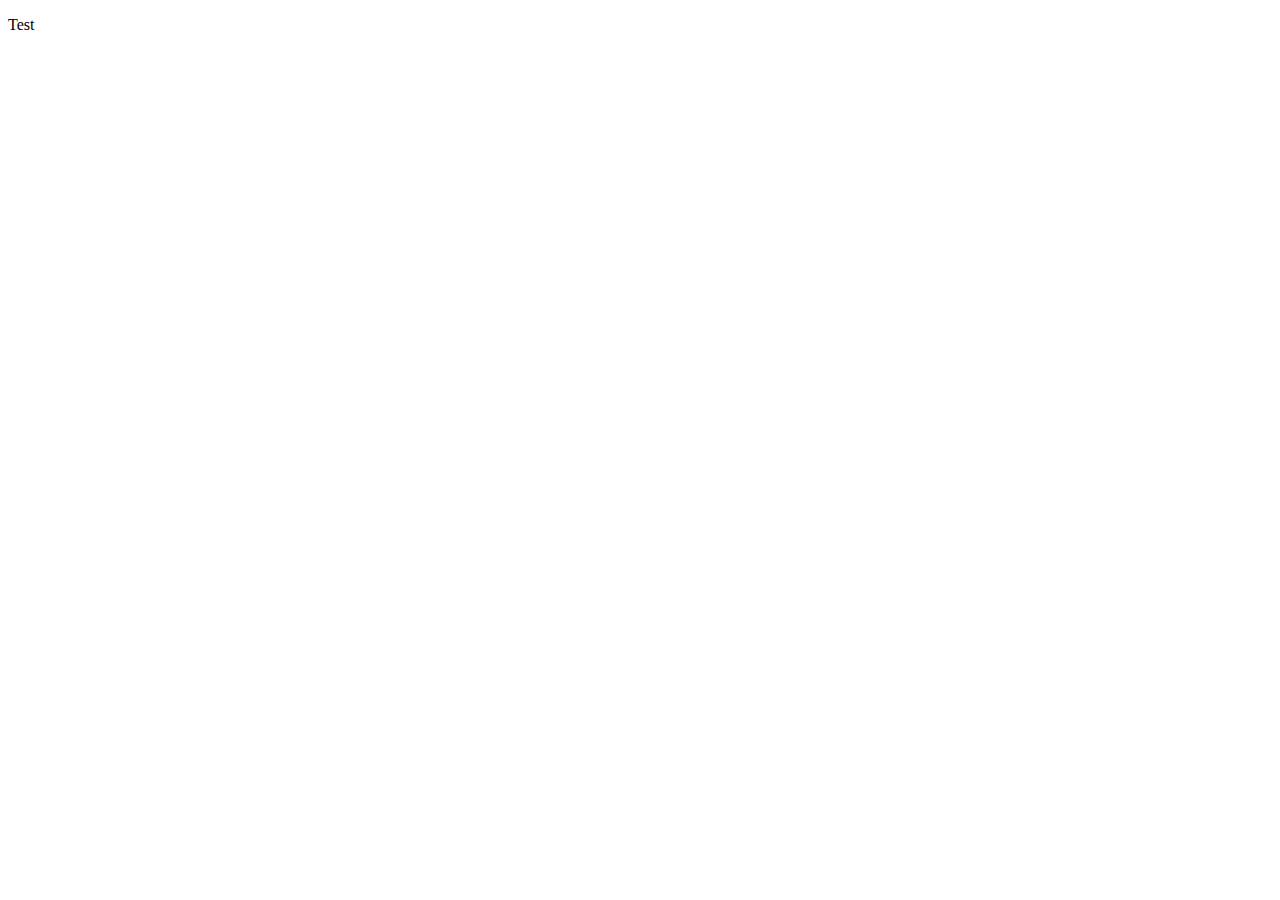
==== landing-page/index.html @ 996b9e5c "Creating landing page files" ====
<!DOCTYPE html>
<html lang="en">

<head>
  <meta charset="UTF-8">
  <meta name="viewport" content="width=device-width, initial-scale=1.0">
  <meta http-equiv="X-UA-Compatible" content="ie=edge">
  <link rel="stylesheet" href="css/style.css">
  <title>Dash Landing Page</title>
</head>

<body>
  <p>Test</p>
</body>

</html>
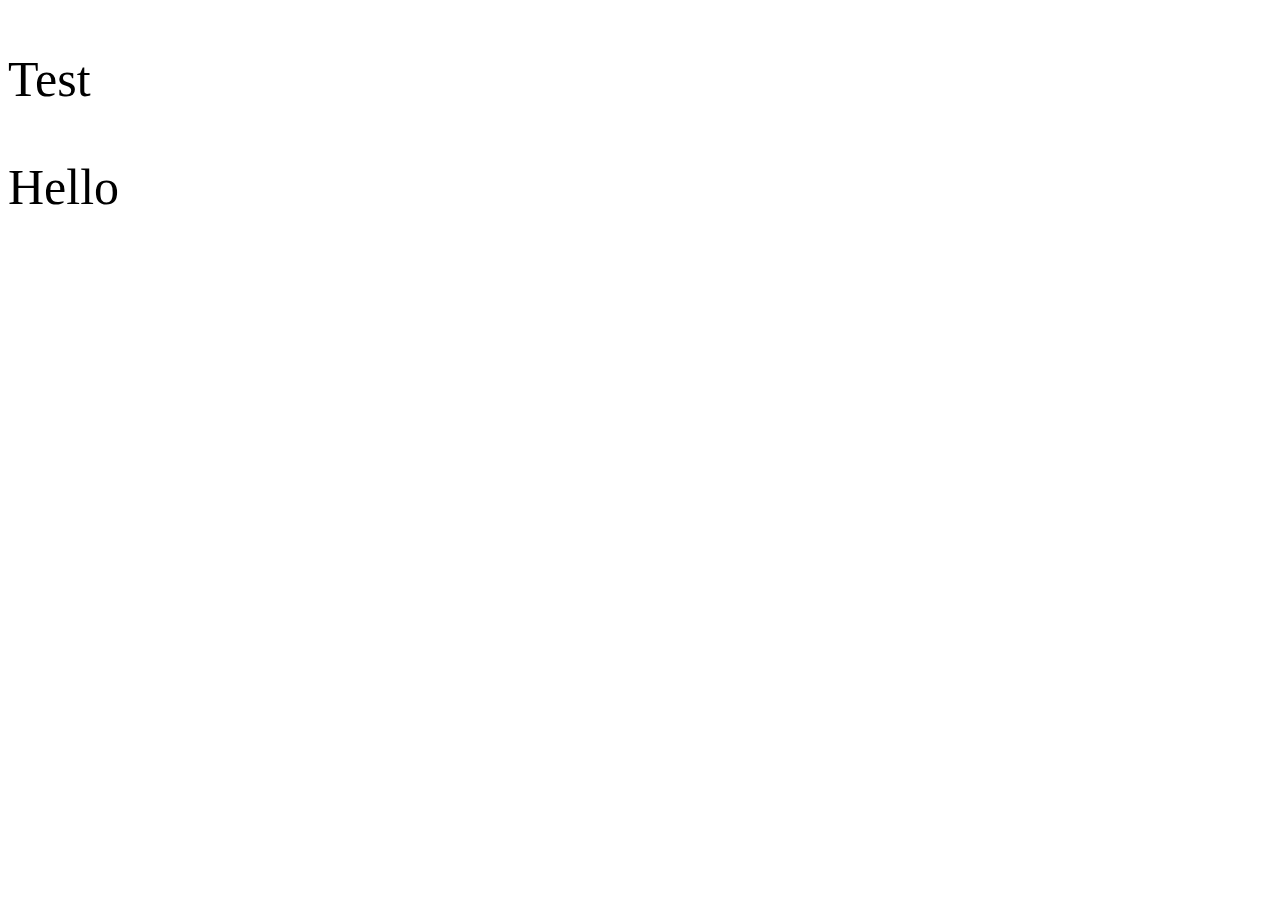
==== commit 4531345e: "testing p tag" ====
--- a/landing-page/index.html
+++ b/landing-page/index.html
@@ -11,6 +11,7 @@
 
 <body>
   <p>Test</p>
+  <p>Hello</p>
 </body>
 
 </html>--- a/landing-page/css/style.css
+++ b/landing-page/css/style.css
@@ -0,0 +1,3 @@
+p {
+  font-size: 50px;
+}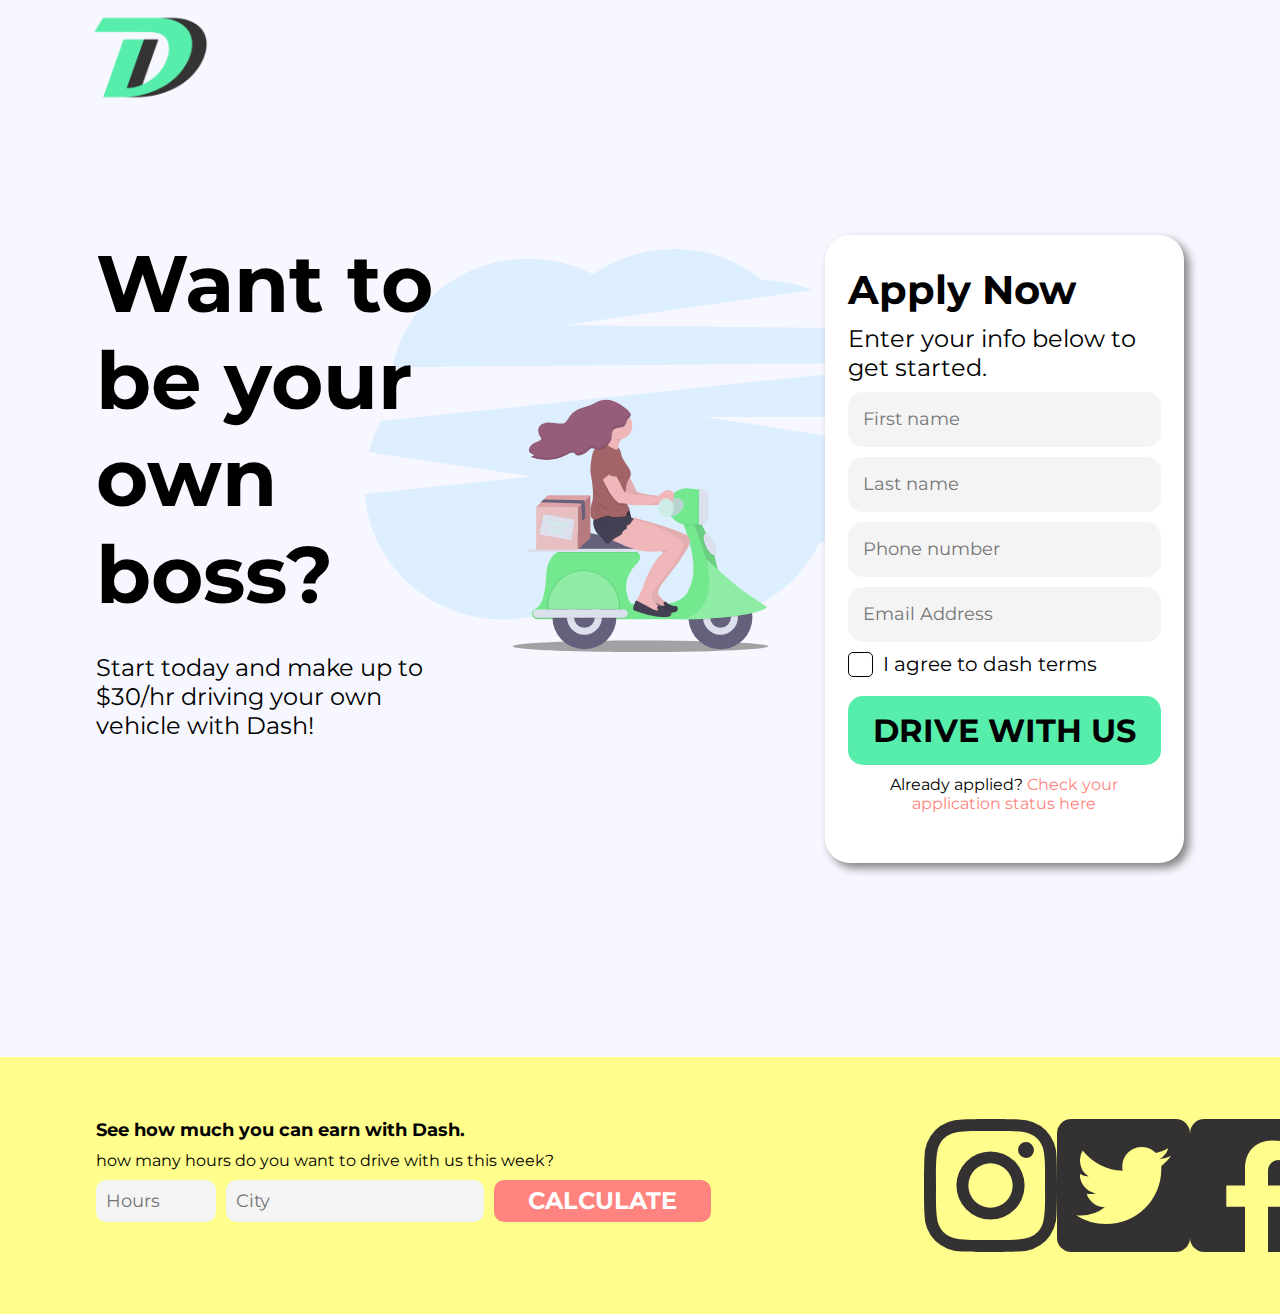
==== commit 0663a6d7: "Uploading finished project" ====
--- a/landing-page/index.html
+++ b/landing-page/index.html
@@ -5,13 +5,65 @@
   <meta charset="UTF-8">
   <meta name="viewport" content="width=device-width, initial-scale=1.0">
   <meta http-equiv="X-UA-Compatible" content="ie=edge">
+  <!--Sets favicon-->
+  <link rel="icon" href="images/favicon.ico" type="image/x-icon">
+  <!--Calls meyer reset stylesheet then personal style sheet-->
+  <link rel="stylesheet" href="css/meyer-reset.css">
   <link rel="stylesheet" href="css/style.css">
   <title>Dash Landing Page</title>
 </head>
 
 <body>
-  <p>Test</p>
-  <p>Hello</p>
+  <!--Top left logo-->
+  <img src="images/logo/logo.png" alt="Dash Logo">
+  <!--Container div for main body elements-->
+  <div class="container">
+    <div class="title-text">
+      <h1>Want to be your own boss?</h1>
+      <p>Start today and make up to $30/hr driving your own vehicle with Dash!</p>
+    </div>
+    <!--Container div for main body application form-->
+    <div class="application">
+      <form class="apply-form">
+        <h2>Apply Now</h2>
+        <!--This paragraph is intentionally left blank because the text needs to change at a breakpoint, it's contents are generated in the css stylesheet-->
+        <p class="iso"></p>
+        <input type="text" name="fname" placeholder="First name">
+        <input type="text" name="lname" placeholder="Last name">
+        <input type="text" name="pnum" placeholder="Phone number">
+        <input type="text" name="eadd" placeholder="Email Address">
+        <div class="cbox">
+          <input type="checkbox" name="agree" id="box1">
+          <label for="box1">I agree to dash terms</label>
+        </div>
+        <input type="submit" value="DRIVE WITH US">
+        <div class="smaller-text">
+          <p>Already applied? <a href="#">Check your application status here</a></p>
+        </div> 
+      </form>
+    </div>
+  </div>
+  <footer>
+    <!--Container div for footer elements-->
+    <div class="container-two">
+      <!--Container div for footer text and form grid-->
+      <div class="content">
+        <h3>See how much you can earn with Dash.</h3>
+        <p>how many hours do you want to drive with us this week?</p>
+        <form class="calculate-form">
+          <input type="text" name="hours" placeholder="Hours">
+          <input type="text" name="city" placeholder="City">
+          <input type="submit" value="CALCULATE">
+        </form>
+      </div>
+      <!--Container div for icon flexbox-->
+      <div class="icon-flex">
+        <img src="images/icons/facebook.svg" alt="Facebook Logo">
+        <img src="images/icons/instagram.svg" alt="Instagram Logo">
+        <img src="images/icons/twitter.svg" alt="Twitter Logo">
+        <img src="images/icons/linkedin.svg" alt="LinkedIn Logo">
+      </div>
+    </div>
+  </footer>
 </body>
-
 </html>--- a/landing-page/css/style.css
+++ b/landing-page/css/style.css
@@ -1,3 +1,483 @@
-p {
-  font-size: 50px;
+@import url('https://fonts.googleapis.com/css?family=Montserrat:400,700&display=swap');
+
+*, *:after, *:before{
+  box-sizing: border-box;
+}
+
+/*Set html and body height to full size of content so footer can be fixed to the bottom of the screen*/ 
+html, body{
+  height: 100%;
+}
+
+/*Set background image and made body a flex layout to fix footer to bottom of screen*/
+body{
+  display: flex;
+  flex-direction: column;
+  background-color: #F7F7FF;
+  background-image: url(../images/bg-image/scooter.svg);
+  background-repeat: no-repeat;
+  background-position: center 530px;
+  background-size: 290px 210px;
+}
+
+/*Size and positioning for top Dash logo*/
+img[alt="Dash Logo"]{
+  width: 114.73px;
+  height: auto;
+  margin-left: 10%;
+  margin-bottom: 20px;
+}
+
+/*Center main body elements*/
+.container{
+  display: grid;
+  width: 81%;
+  margin: auto;
+}
+
+/*Set a margin at bottom of main body header text to accomodate for background image*/
+.title-text{
+  margin-bottom: 232px;
+}
+
+/*Default styling for h1 elements*/
+h1 {
+  font-family: 'Montserrat', sans-serif;
+  font-weight: bold;
+  font-size: 60px;
+  padding-bottom: 10px;
+  line-height: 73px;
+}
+
+/*Default styling for p elements in the main body header area*/
+.title-text p {
+  font-family: 'Montserrat', sans-serif;
+  font-size: 24px;
+  line-height: 29px;
+}
+
+/*Default styling for the main body application form*/
+.apply-form {
+  background-color: white;
+  border-radius: 25px;
+  box-shadow: 5px 5px 10px grey;
+  padding: 15px 0 25px 0;
+  margin-bottom: 45px;
+}
+
+/*Default styling for h2 elements*/
+h2 {
+  font-family: 'Montserrat', sans-serif;
+  font-weight: bold;
+  font-size: 40px;
+  line-height: 49px;
+  width: 83%;
+  margin: auto;
+  margin-bottom: 10px;
+}
+
+/*Default styling for the main body application form paragraph elements*/
+.apply-form p {
+  font-family: 'Montserrat', sans-serif;
+  font-size: 16px;
+  line-height: 19px;
+  width: 83%;
+  margin: auto;
+  margin-bottom: 10px;
+}
+
+/*Generates the main body form paragraph text*/
+.iso:after{
+  content: "Enter your info below.";
+}
+
+/*Set font for use in input text boxes*/
+input{
+  font-family: 'Montserrat', sans-serif;
+}
+
+/*Default styling for text input boxes in main body form*/
+.apply-form input[type="text"] {
+  display: block;
+  background-color: #F4F4F5;
+  border: none;
+  border-radius: 15px;
+  width: 83%;
+  margin: auto;
+  margin-bottom: 10px;
+  padding: 10px 0 10px 10px;
+}
+
+/*Used for proper alignment of checkbox element*/
+.cbox{
+  width: 83%;
+  margin: auto;
+  margin-bottom: 20px;
+}
+
+/*Code adapted from https://medium.com/claritydesignsystem/pure-css-accessible-checkboxes-and-radios-buttons-54063e759bb3 in the following section. Used to create custom checkbox*/
+
+/*Hides original checkbox and sets its position*/
+.apply-form input[type="checkbox"] {
+  opacity: 0;
+  position: absolute;
+}
+
+/*Default styling for label elements and posistioning*/
+label{
+  position: relative;
+  display: inline-block;
+  padding-left: 35px;
+  font-family: 'Montserrat', sans-serif;
+  font-size: 16px;
+  padding-top: 10px;
+}
+
+/*Sets the positional boundaries for a new checkbox*/
+label:before, label:after{
+  position: absolute;
+  content: "";
+  display: inline-block;
+}
+
+/*Styling for custom checkbox*/
+label:before{
+  height: 25px;
+  width: 25px;
+  border: 1px solid black;
+  border-radius: 5px;
+  left: 0px;
+  top: 0px;
+}
+
+/*Styling for custom checkmark*/
+label:after{
+  height: 8px;
+  width: 14px;
+  border-left: 2px solid;
+  border-bottom: 2px solid; 
+  transform: rotate(-45deg);  
+  left: 7px;
+  top: 9px;
+}
+
+/*Hides checkmark on page load*/
+.apply-form input[type="checkbox"] + label:after{
+  content: none;
+}
+
+/*Toggle for checkmark visibility*/
+.apply-form input[type="checkbox"]:checked + label:after{
+  content: "";
+}
+/*Section End =====================================================================================================================================*/
+
+/*Default styling for main body form submit button*/
+.apply-form input[type="submit"] {
+  display: block;
+  border: none;
+  border-radius: 15px;
+  background-color: #57EEAB;
+  font-family: 'Montserrat', sans-serif;
+  font-weight: bold;
+  font-size: 24px;
+  width: 83%;
+  margin: auto;
+  margin-bottom: 10px;
+  padding: 15px 0 15px 0;
+}
+
+/*Default styling for main body form text link*/
+a{
+  text-decoration: none;
+  color: #FF8480;
+}
+
+/*Overrides default styling for main body form paragraph elements for text below button*/
+.smaller-text p{
+  font-size: 14px;
+  line-height: 18px;
+}
+
+/*Default footer styling*/
+footer{
+  background-color: #FFFD8C;
+  padding: 22px 0 22px 0;
+}
+
+/*Default styling for h3 elements*/
+h3{
+  font-family: 'Montserrat', sans-serif;
+  font-weight: bold;
+  font-size: 18px;
+  line-height: 22px;
+  width: 87%;
+  margin-bottom: 10px;
+}
+
+/*Default styling for paragraph elements in the footer*/
+footer p{
+  font-family: 'Montserrat', sans-serif;
+  font-size: 16px;
+  line-height: 19px;
+  margin-bottom: 10px;
+}
+
+/*Centering footer content*/
+.content{
+  width: 80%;
+  margin: auto;
+}
+
+/*Creating and styling a grid for footer form input elements*/
+.calculate-form{
+  display: grid;
+  grid-gap: 10px;
+  grid-template-columns: 70px 1fr;
+  margin-bottom: 30px;
+}
+
+/*Styling and positioning footer form hours input*/
+input[name="hours"]{
+  grid-column: 1 / 2;
+  display: block;
+  background-color: #F4F4F5;
+  border: none;
+  border-radius: 10px;
+  padding: 10px 0 10px 10px;
+}
+
+/*Styling and positioning footer form city input*/
+input[name="city"]{
+  grid-column: 2 / 3;
+  display: block;
+  background-color: #F4F4F5;
+  border: none;
+  border-radius: 10px;
+  padding: 10px 0 10px 10px;
+}
+
+/*Styling and positioning footer form button input*/
+input[value="CALCULATE"]{
+  grid-column: 1 / 3;
+  display: block;
+  border: none;
+  border-radius: 10px;
+  background-color: #FF8480;
+  color: white;
+  font-family: 'Montserrat', sans-serif;
+  font-weight: bold;
+  font-size: 24px;
+  padding: 5px 0 5px 0;
+}
+
+/*Creating a horizontal flex for footer social media icon elements and centering*/
+.icon-flex{
+  width: 70%;
+  margin: auto;
+  display: flex;
+  justify-content: space-between;
+}
+
+/*Media query to adjust background image positioning when text height changes*/
+@media (min-width: 410px){
+  body{
+    background-position: center 457px;
+  }
+}
+
+/*Media query to adjust background image positioning when text height changes*/
+@media (min-width: 528px){
+  body{
+    background-position: center 428px;
+  }
+}
+
+/*Tablet breakpoint*/
+@media (min-width: 600px) {
+
+  /*Resizing and repositioning background image*/
+  body{
+    background-position: center 488px;
+    background-size: 420px 307px;
+  }
+
+  /*Adjust main body content width*/
+  .container{
+    width: 78%;
+  }
+  
+  /*Override h1 styles*/
+  h1{
+    font-size: 80px;
+    line-height: 97px;
+  }
+
+  /*Change bottom margin to accomodate for background image*/
+  .title-text{
+    margin-bottom: 317px;
+  }
+
+  /*Change padding in main body form*/
+  .apply-form{
+    padding: 30px 0 40px 0;
+  }
+
+  /*Repositioning h2*/
+  h2{
+    width: 87%;
+  }
+
+  /*Override main body form paragraph element styles and reposition them*/
+  .apply-form p {
+    font-size: 30px;
+    line-height: 37px;
+    width: 87%;
+  }
+
+  /*Change font size for input text boxes*/
+  input{
+    font-size: 18px;
+  }
+
+  /*Recenter text input boxes and add padding*/
+  .apply-form input[type="text"] {
+    width: 87%;
+    padding: 16.5px 0 16.5px 15px;
+  }
+
+  /*Reposition checkbox*/
+  .cbox{
+    width: 87%;
+  }
+
+  /*Overwrite default label styles*/
+  label{
+    font-size: 20px;
+    line-height: 24px;
+    padding-top: 0;
+  }
+
+  /*Recenter main body form button, incrase text size*/
+  .apply-form input[type="submit"] {
+    width: 87%;
+    font-size: 32px;
+  }
+
+  /*Overwrite default styling for the smaller text under the main body form button*/
+  .smaller-text p{
+    font-size: 17px;
+    text-align: center;
+  }
+
+  /*Change grid layout for footer form*/
+  .calculate-form{
+    grid-template-columns: 120px 1fr 1fr;
+    margin-bottom: 30px;
+  }
+
+  /*Adjust button position in footer form grid*/
+  input[value="CALCULATE"]{
+    grid-column: 3 / 4;
+  }
+
+  /*Change width of icon flexbox*/
+  .icon-flex{
+    width: 34%;
+  }
+}
+
+/*Media query to adjust background image positioning when text height changes*/
+@media (min-width: 840px){
+  body{
+    background-position: center 391px;
+  }
+}
+
+/*Second breakpoint*/
+@media (min-width: 1080px){
+
+  /*Center background image for desktop and make size scalable rather than static*/
+  body{
+    background-position: center center;
+    background-size: 43% auto;
+  }
+
+  /*Adjust top logo positioning and create more space between the logo and main body content*/
+  img[alt="Dash Logo"]{
+    margin-left: 7.3%;
+    margin-bottom: 120px;
+  }
+
+  /*Give main body content a grid layout that pushed the two major elements to either side of the central background image*/
+  .container{
+    width: 85%;
+    grid-column-gap: 34%;
+    grid-template-columns: 33% 33%;
+    grid-template-areas: "title apply";
+  }
+
+  /*Set the first major grid element area which contains the header text*/
+  .title-text{
+    grid-area: title;
+  }
+
+  /*Set the second major grid element area which contains the main body form*/
+  .apply-form{
+    grid-area: apply;
+  }
+
+  /*Increase spacing between h1 and the p element under it*/
+  h1{
+    padding-bottom: 30px;
+  }
+
+  /*Overwrite default paragraph styling for the main body form*/
+  .apply-form p {
+    font-size: 24px;
+    line-height: 29px;
+  }
+
+  /*Changes the main body form paragraph element text*/
+  .iso:after{
+    content: "Enter your info below to get started.";
+  }
+
+  /*Overwrite paragraph styling for the smaller text in the main body form*/
+  .smaller-text p{
+    font-size: 16px;
+    line-height: 19px;
+  }
+
+  /*Turn the footer components into a flexbox*/
+  .container-two{
+    width: 85%;
+    margin: auto;
+    display: flex;
+    flex-direction: row;
+    justify-content: space-between;
+    padding: 40px 0 40px 0;
+  }
+
+  /*Set a maximum footer content width*/
+  .content{
+    max-width: 615px;
+    margin: 0;
+  }
+
+  /*Set a max width for footer icons*/
+  .icon-flex{
+    max-width: 260px;
+    margin: 0;
+  }
+
+  /*Swap footer icon order*/
+  .icon-flex :nth-child(1){
+    order: 1;
+  }
+
+  /*Swap footer icon order*/
+  .icon-flex :nth-child(4){
+    order: 2;
+  }
 }